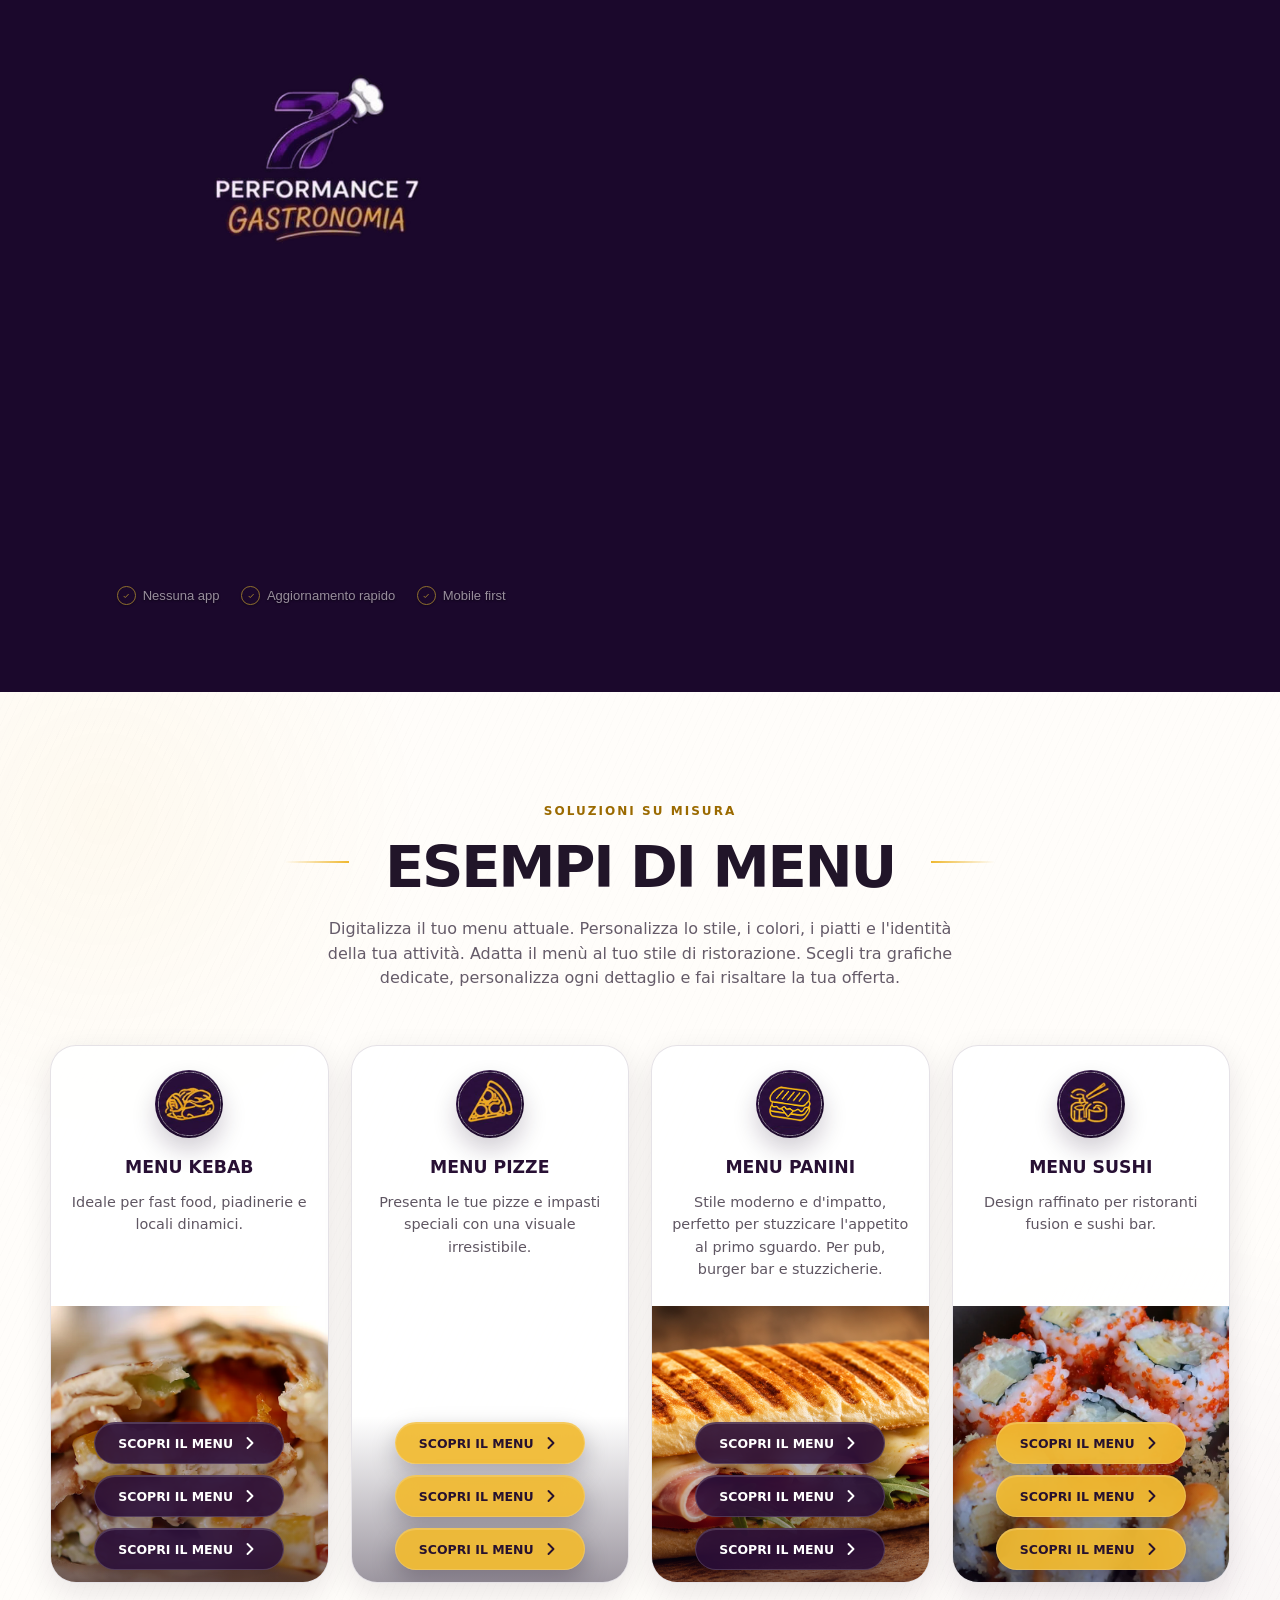
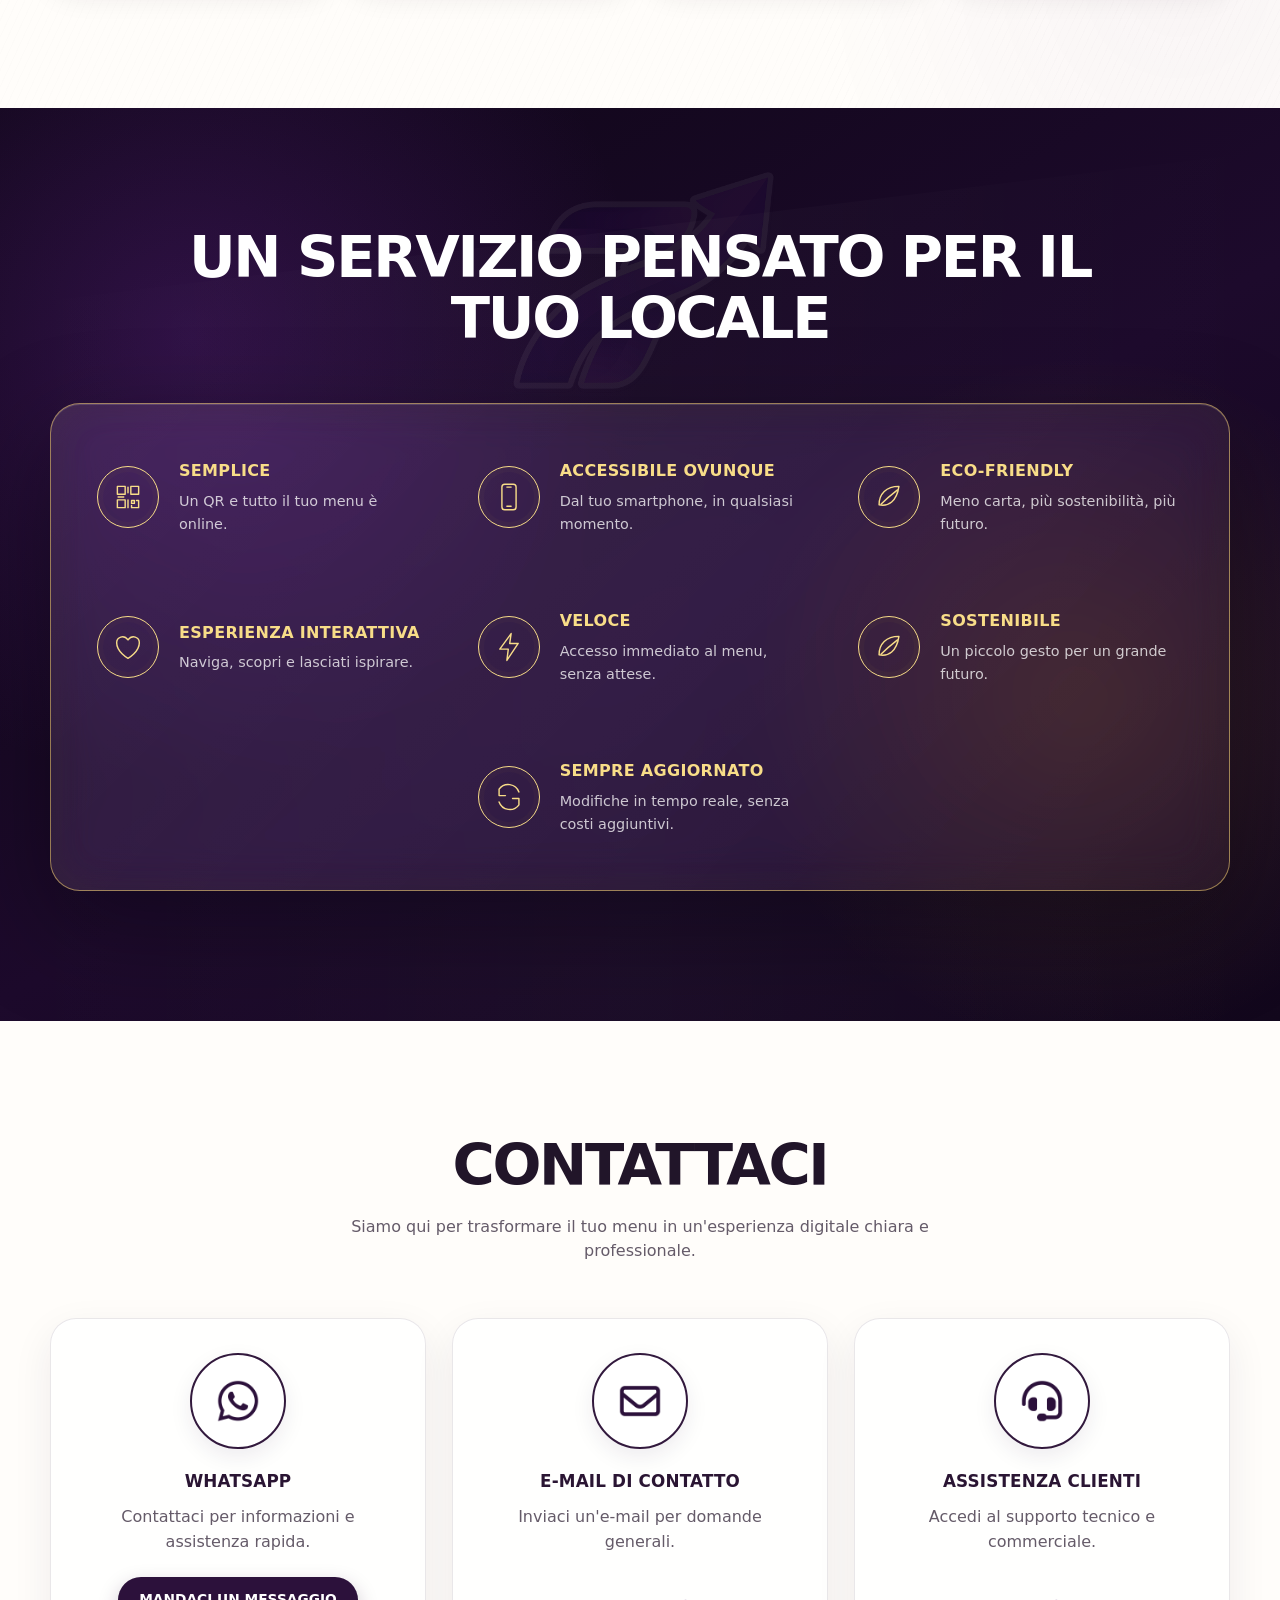
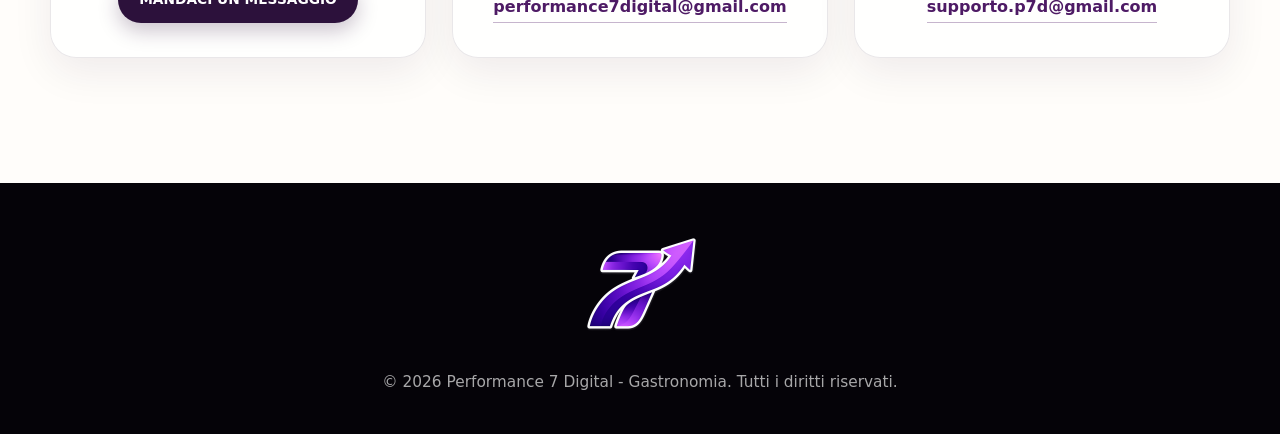
==== projects/gastronomia/index.html @ c2695fbb "Update Gastronomia" ====
<!DOCTYPE html>
<html lang="it">
<head>
  <meta charset="utf-8">
  <meta name="viewport" content="width=device-width, initial-scale=1">
  <meta
    name="description"
    content="Performance 7 Gastronomia: menu digitali con QR per ristoranti, pizzerie, paninoteche e sushi."
  >
  <meta name="theme-color" content="#160820">

  <title>Performance 7 Gastronomia — Menu digitale</title>

  <link rel="icon" href="assets/images/brand/favicon.svg" type="image/svg+xml">
  <link rel="stylesheet" href="assets/css/styles.css">
</head>
<body>
  <main id="main-content">
    <!-- ===================================================================
         Hero
         The desktop and mobile compositions are supplied as separate images.
         =================================================================== -->
    <section
      id="home"
      class="hero"
      aria-label="Presentazione del menu digitale Performance 7 Gastronomia"
    >
      <picture class="hero__picture">
        <source media="(max-width: 700px)" srcset="assets/images/hero/hero-mobile.jpg">
        <img
          class="hero__image"
          src="assets/images/hero/hero-desktop.jpg"
          alt="Un codice QR e uno smartphone mostrano un menu digitale in un ristorante"
          width="1706"
          height="922"
          fetchpriority="high"
          decoding="async"
        >
      </picture>

      <!--
        Independent hero elements. They are intentionally outside the hero
        image so their position and size can be adjusted from CSS.
      -->
      <div class="hero__overlay">
        <img
          class="hero__logo"
          src="assets/images/brand/logo-hero.png"
          alt="Performance 7 Gastronomia"
          width="324"
          height="267"
          decoding="async"
        >

        <ul class="hero__features" aria-label="Caratteristiche principali del servizio">
          <li class="hero-feature">
            <span class="hero-feature__icon" aria-hidden="true">
              <svg viewBox="0 0 24 24">
                <path d="m7 12.5 3.1 3.1L17.5 8"></path>
              </svg>
            </span>
            <span>Nessuna app</span>
          </li>

          <li class="hero-feature">
            <span class="hero-feature__icon" aria-hidden="true">
              <svg viewBox="0 0 24 24">
                <path d="m7 12.5 3.1 3.1L17.5 8"></path>
              </svg>
            </span>
            <span>Aggiornamento rapido</span>
          </li>

          <li class="hero-feature">
            <span class="hero-feature__icon" aria-hidden="true">
              <svg viewBox="0 0 24 24">
                <path d="m7 12.5 3.1 3.1L17.5 8"></path>
              </svg>
            </span>
            <span>Mobile first</span>
          </li>
        </ul>
      </div>
    </section>

    <!-- ===================================================================
         Menu examples
         =================================================================== -->
    <section id="menu" class="menu-section section-light" aria-labelledby="menu-title">
      <div class="section-texture" aria-hidden="true"></div>

      <div class="container">
        <header class="section-heading reveal" data-reveal>
          <p class="section-kicker">Soluzioni su misura</p>
          <h2 id="menu-title">
            <span aria-hidden="true"></span>
            Esempi di menu
            <span aria-hidden="true"></span>
          </h2>
          <p>
            Digitalizza il tuo menu attuale. Personalizza lo stile, i colori,
            i piatti e l'identità della tua attività. Adatta il menù al tuo stile di ristorazione.
             Scegli tra grafiche dedicate, personalizza ogni dettaglio e fai risaltare la tua offerta.
          </p>
        </header>

        <div class="menu-grid">
          <article class="menu-card reveal" data-reveal>
            <div class="menu-card__icon" aria-hidden="true">
              <img
                class="menu-card__icon-image"
                src="assets/images/icons-menu/kebab.png"
                alt=""
              >
            </div>

            <div class="menu-card__copy">
              <h3>Menu Kebab</h3>
              <p>
                Ideale per fast food, piadinerie e locali dinamici.
              </p>
            </div>

            <div class="menu-card__media menu-card__media--kebab">
              <img
                src="assets/images/cards/kebab.webp"
                alt="Piatto kebab con carne e verdure"
                width="1600"
                height="720"
                loading="lazy"
                decoding="async"
              >
            </div>

            <div class="menu-card__actions" aria-label="Esempi del menu kebab">
              <button
                class="menu-card__button"
                type="button"
                data-menu-image="assets/images/demo-menues/menu-kebab.png"
                aria-label="Apri il primo esempio del menu kebab"
              >
                <span>Scopri il menu</span>
                <svg viewBox="0 0 24 24" aria-hidden="true">
                  <path d="m9 6 6 6-6 6"></path>
                </svg>
              </button>

              <button
                class="menu-card__button"
                type="button"
                data-menu-image="assets/images/demo-menues/menu-kebab2.jpeg"
                aria-label="Apri il secondo esempio del menu kebab"
              >
                <span>Scopri il menu</span>
                <svg viewBox="0 0 24 24" aria-hidden="true">
                  <path d="m9 6 6 6-6 6"></path>
                </svg>
              </button>

              <button
                class="menu-card__button"
                type="button"
                data-menu-image="assets/images/demo-menues/menu-kebab3.jpeg"
                aria-label="Apri il terzo esempio del menu kebab"
              >
                <span>Scopri il menu</span>
                <svg viewBox="0 0 24 24" aria-hidden="true">
                  <path d="m9 6 6 6-6 6"></path>
                </svg>
              </button>
            </div>

          </article>

          <article class="menu-card reveal" data-reveal>
            <div class="menu-card__icon" aria-hidden="true">
              <img
                class="menu-card__icon-image"
                src="assets/images/icons-menu/pizza.png"
                alt=""
              >
            </div>

            <div class="menu-card__copy">
              <h3>Menu Pizze</h3>
              <p>
                Presenta le tue pizze e impasti speciali con una visuale irresistibile.
              </p>
            </div>

            <div class="menu-card__media menu-card__media--pizza">
              <img
                src="assets/images/cards/pizza.webp"
                alt="Pizza con pomodoro, mozzarella e basilico"
                width="1600"
                height="720"
                loading="lazy"
                decoding="async"
              >
            </div>

            <div class="menu-card__actions" aria-label="Esempi del menu pizze">
              <button
                class="menu-card__button menu-card__button--gold"
                type="button"
                data-menu-image="assets/images/demo-menues/menu-pizza.png"
                aria-label="Apri il primo esempio del menu pizze"
              >
                <span>Scopri il menu</span>
                <svg viewBox="0 0 24 24" aria-hidden="true">
                  <path d="m9 6 6 6-6 6"></path>
                </svg>
              </button>

              <button
                class="menu-card__button menu-card__button--gold"
                type="button"
                data-menu-image="assets/images/demo-menues/menu-pizza2.jpeg"
                aria-label="Apri il secondo esempio del menu pizze"
              >
                <span>Scopri il menu</span>
                <svg viewBox="0 0 24 24" aria-hidden="true">
                  <path d="m9 6 6 6-6 6"></path>
                </svg>
              </button>

              <button
                class="menu-card__button menu-card__button--gold"
                type="button"
                data-menu-image="assets/images/demo-menues/menu-pizza3.jpeg"
                aria-label="Apri il terzo esempio del menu pizze"
              >
                <span>Scopri il menu</span>
                <svg viewBox="0 0 24 24" aria-hidden="true">
                  <path d="m9 6 6 6-6 6"></path>
                </svg>
              </button>
            </div>
          </article>

          <article class="menu-card reveal" data-reveal>
            <div class="menu-card__icon" aria-hidden="true">
              <img
                class="menu-card__icon-image"
                src="assets/images/icons-menu/panini.png"
                alt=""
              >
            </div>

            <div class="menu-card__copy">
              <h3>Menu Panini</h3>
              <p>
                Stile moderno e d'impatto, perfetto per stuzzicare l'appetito al primo sguardo. Per pub, burger bar e stuzzicherie.
              </p>
            </div>

            <div class="menu-card__media menu-card__media--panini">
              <img
                src="assets/images/cards/panini.png"
                alt="Panino grigliato con prosciutto, formaggio, pomodoro e rucola"
                width="1870"
                height="841"
                loading="lazy"
                decoding="async"
              >
            </div>

            <div class="menu-card__actions" aria-label="Esempi del menu panini">
              <button
                class="menu-card__button"
                type="button"
                data-menu-image="assets/images/demo-menues/menu-panini.png"
                aria-label="Apri il primo esempio del menu panini"
              >
                <span>Scopri il menu</span>
                <svg viewBox="0 0 24 24" aria-hidden="true">
                  <path d="m9 6 6 6-6 6"></path>
                </svg>
              </button>

              <button
                class="menu-card__button"
                type="button"
                data-menu-image="assets/images/demo-menues/menu-panini2.png"
                aria-label="Apri il secondo esempio del menu panini"
              >
                <span>Scopri il menu</span>
                <svg viewBox="0 0 24 24" aria-hidden="true">
                  <path d="m9 6 6 6-6 6"></path>
                </svg>
              </button>

              <button
                class="menu-card__button"
                type="button"
                data-menu-image="assets/images/demo-menues/menu-panini3.png"
                aria-label="Apri il terzo esempio del menu panini"
              >
                <span>Scopri il menu</span>
                <svg viewBox="0 0 24 24" aria-hidden="true">
                  <path d="m9 6 6 6-6 6"></path>
                </svg>
              </button>
            </div>
          </article>

          <article class="menu-card reveal" data-reveal>
            <div class="menu-card__icon" aria-hidden="true">
              <img
                class="menu-card__icon-image"
                src="assets/images/icons-menu/sushi.png"
                alt=""
              >
            </div>

            <div class="menu-card__copy">
              <h3>Menu Sushi</h3>
              <p>
                Design raffinato per ristoranti fusion e sushi bar.
              </p>
            </div>

            <div class="menu-card__media menu-card__media--sushi">
              <img
                src="assets/images/cards/sushi.webp"
                alt="Assortimento di sushi"
                width="1600"
                height="720"
                loading="lazy"
                decoding="async"
              >
            </div>

            <div class="menu-card__actions" aria-label="Esempi del menu sushi">
              <button
                class="menu-card__button menu-card__button--gold"
                type="button"
                data-menu-image="assets/images/demo-menues/menu-sushi.jpeg"
                aria-label="Apri il primo esempio del menu sushi"
              >
                <span>Scopri il menu</span>
                <svg viewBox="0 0 24 24" aria-hidden="true">
                  <path d="m9 6 6 6-6 6"></path>
                </svg>
              </button>

              <button
                class="menu-card__button menu-card__button--gold"
                type="button"
                data-menu-image="assets/images/demo-menues/menu-sushi2.jpeg"
                aria-label="Apri il secondo esempio del menu sushi"
              >
                <span>Scopri il menu</span>
                <svg viewBox="0 0 24 24" aria-hidden="true">
                  <path d="m9 6 6 6-6 6"></path>
                </svg>
              </button>

              <button
                class="menu-card__button menu-card__button--gold"
                type="button"
                data-menu-image="assets/images/demo-menues/menu-sushi3.jpeg"
                aria-label="Apri il terzo esempio del menu sushi"
              >
                <span>Scopri il menu</span>
                <svg viewBox="0 0 24 24" aria-hidden="true">
                  <path d="m9 6 6 6-6 6"></path>
                </svg>
              </button>
            </div>
          </article>
        </div>
      </div>
    </section>

    <!-- ===================================================================
         Benefits
         =================================================================== -->
    <section id="vantaggi" class="benefits-section" aria-labelledby="benefits-title">
      <div class="benefits-ambient" aria-hidden="true"></div>

      <div class="container">
        <header class="section-heading section-heading--dark reveal" data-reveal>
          <h2 id="benefits-title">Un servizio pensato per il tuo locale</h2>
        </header>

        <div class="benefits-grid reveal" data-reveal>
          <article class="benefit-card">
            <div class="benefit-card__icon" aria-hidden="true">
              <svg viewBox="0 0 48 48">
                <path d="M9 9h11v11H9zM28 9h11v11H28zM9 28h11v11H9zM29 29h4v4h-4zM36 29h3v10H29v-3M24 10v8M10 24h8M24 28v11"></path>
              </svg>
            </div>
            <div>
              <h3>Semplice</h3>
              <p>Un QR e tutto il tuo menu è online.</p>
            </div>
          </article>

          <article class="benefit-card">
            <div class="benefit-card__icon" aria-hidden="true">
              <svg viewBox="0 0 48 48">
                <rect x="14" y="6" width="20" height="36" rx="4"></rect>
                <path d="M21 10h6M21 37h6"></path>
              </svg>
            </div>
            <div>
              <h3>Accessibile ovunque</h3>
              <p>Dal tuo smartphone, in qualsiasi momento.</p>
            </div>
          </article>

          <article class="benefit-card">
            <div class="benefit-card__icon" aria-hidden="true">
              <svg viewBox="0 0 48 48">
                <path d="M38 9C20 9 10 20 10 35c13 3 25-5 28-26Z"></path>
                <path d="M13 34c8-8 14-13 23-20"></path>
              </svg>
            </div>
            <div>
              <h3>Eco-friendly</h3>
              <p>Meno carta, più sostenibilità, più futuro.</p>
            </div>
          </article>

          <article class="benefit-card">
            <div class="benefit-card__icon" aria-hidden="true">
              <svg viewBox="0 0 48 48">
                <path d="M24 40S8 31 8 18c0-8 10-12 16-4 6-8 16-4 16 4 0 13-16 22-16 22Z"></path>
              </svg>
            </div>
            <div>
              <h3>Esperienza interattiva</h3>
              <p>Naviga, scopri e lasciati ispirare.</p>
            </div>
          </article>

          <article class="benefit-card">
            <div class="benefit-card__icon" aria-hidden="true">
              <svg viewBox="0 0 48 48">
                <path d="M27 5 11 27h12l-2 16 16-24H25z"></path>
              </svg>
            </div>
            <div>
              <h3>Veloce</h3>
              <p>Accesso immediato al menu, senza attese.</p>
            </div>
          </article>

          <article class="benefit-card">
            <div class="benefit-card__icon" aria-hidden="true">
              <svg viewBox="0 0 48 48">
                <path d="M38 9C20 9 10 20 10 35c13 3 25-5 28-26Z"></path>
                <path d="M13 34c8-8 14-13 23-20"></path>
              </svg>
            </div>
            <div>
              <h3>Sostenibile</h3>
              <p>Un piccolo gesto per un grande futuro.</p>
            </div>
          </article>

          <article class="benefit-card benefit-card--wide">
            <div class="benefit-card__icon" aria-hidden="true">
              <svg viewBox="0 0 48 48">
                <path d="M38 17A16 16 0 0 0 10 13M10 13v9h9M10 31a16 16 0 0 0 28 4M38 35v-9h-9"></path>
              </svg>
            </div>
            <div>
              <h3>Sempre aggiornato</h3>
              <p>Modifiche in tempo reale, senza costi aggiuntivi.</p>
            </div>
          </article>
        </div>
      </div>
    </section>

    <!-- ===================================================================
         Contact
         =================================================================== -->
    <section id="contatti" class="contact-section section-light" aria-labelledby="contact-title">
      <div class="container">
        <header class="section-heading reveal" data-reveal>
          <h2 id="contact-title">Contattaci</h2>
          <p>
            Siamo qui per trasformare il tuo menu in un'esperienza digitale
            chiara e professionale.
          </p>
        </header>

        <div class="contact-grid">
          <!-- WhatsApp -->
          <article class="contact-card reveal" data-reveal>
            <div class="contact-card__icon" aria-hidden="true">
              <img
                class="contact-card__icon-image"
                src="assets/images/icons-contact/icon-whatsapp.png"
                alt=""
                loading="lazy"
                decoding="async"
              >
            </div>

            <h3>WhatsApp</h3>

            <p>
              Contattaci per informazioni e assistenza rapida.
            </p>

            <a
              class="contact-card__action contact-card__action--button"
              href="https://wa.me/390000000000"
              target="_blank"
              rel="noopener noreferrer"
              data-magnetic
            >
              Mandaci un messaggio
            </a>
          </article>

          <!-- General contact email -->
          <article class="contact-card reveal" data-reveal>
            <div class="contact-card__icon" aria-hidden="true">
              <img
                class="contact-card__icon-image"
                src="assets/images/icons-contact/icon-email.png"
                alt=""
                loading="lazy"
                decoding="async"
              >
            </div>

            <h3>E-mail di contatto</h3>

            <p>
              Inviaci un'e-mail per domande generali.
            </p>

            <a
              class="contact-card__action contact-card__action--link"
              href="mailto:performance7digital@gmail.com"
            >
              performance7digital@gmail.com
            </a>
          </article>

          <!-- Customer support -->
          <article class="contact-card reveal" data-reveal>
            <div class="contact-card__icon" aria-hidden="true">
              <img
                class="contact-card__icon-image"
                src="assets/images/icons-contact/icon-support.png"
                alt=""
                loading="lazy"
                decoding="async"
              >
            </div>

            <h3>Assistenza clienti</h3>

            <p>
              Accedi al supporto tecnico e commerciale.
            </p>

            <a
              class="contact-card__action contact-card__action--link"
              href="mailto:supporto.p7d@gmail.com"
            >
              supporto.p7d@gmail.com
            </a>
          </article>
        </div>

      </div>
    </section>
  </main>

  <!-- =====================================================================
       Footer
       ===================================================================== -->
  <footer class="site-footer">
    <div class="container site-footer__content">
      <img
        class="site-footer__logo"
        src="assets/images/brand/logo-footer.png"
        alt="Performance 7 Gastronomia"
        width="1024"
        height="1024"
        loading="lazy"
        decoding="async"
      >

      <p class="site-footer__copyright">
        © <span data-current-year>2026</span> Performance 7 Digital - Gastronomia.
        Tutti i diritti riservati.
      </p>
    </div>
  </footer>

  <script src="assets/js/app.js" defer></script>
</body>
</html>
---- projects/gastronomia/assets/css/styles.css ----
/* ========================================================================== 
   Performance 7 Gastronomia
   Main stylesheet

   Structure:
   01. Design tokens
   02. Base and reset
   03. Shared layout and typography
   04. Hero
   05. Menu examples
   06. Benefits
   07. Contact
   08. Footer
   09. Motion and accessibility
   10. Responsive rules
   ========================================================================== */

/* ========================================================================== 
   01. Design tokens
   ========================================================================== */

:root {
  --color-text: #211529;
  --color-text-muted: #655b69;
  --color-gold: #efb82f;
  --color-gold-light: #f8dd88;
  --color-cream: #fffaf2;
  --color-white: #ffffff;
  --color-border: rgba(47, 23, 59, 0.12);

  --shadow-card: 0 10px 30px rgba(36, 17, 41, 0.1);
  --shadow-card-hover: 0 26px 65px rgba(45, 22, 54, 0.18);

  --container-width: 1180px;

  --transition-easing: cubic-bezier(0.2, 0.75, 0.25, 1);
}

/* ========================================================================== 
   02. Base and reset
   ========================================================================== */

*,
*::before,
*::after {
  box-sizing: border-box;
}

body {
  margin: 0;
  overflow-x: hidden;
  color: var(--color-text);
  background: var(--color-cream);
  font-family: Inter, ui-sans-serif, system-ui, -apple-system, BlinkMacSystemFont,
    "Segoe UI", sans-serif;
  line-height: 1.55;
}

img,
svg {
  display: block;
}

img {
  max-width: 100%;
}

a {
  color: inherit;
  text-decoration: none;
}

button {
  color: inherit;
  font: inherit;
}

:focus-visible {
  outline: 3px solid rgba(239, 184, 47, 0.82);
  outline-offset: 3px;
}

/* ========================================================================== 
   03. Shared layout and typography
   ========================================================================== */

.container {
  width: min(calc(100% - 40px), var(--container-width));
  margin-inline: auto;
}

.section-light {
  position: relative;
  background: #fffdfa;
}

.section-texture {
  position: absolute;
  inset: 0;
  opacity: 0.5;
  pointer-events: none;
  background:
    radial-gradient(circle at 8% 12%, rgba(239, 184, 47, 0.1), transparent 22%),
    radial-gradient(circle at 92% 88%, rgba(92, 31, 135, 0.07), transparent 25%),
    repeating-linear-gradient(
      115deg,
      rgba(45, 23, 55, 0.018) 0 1px,
      transparent 1px 7px
    );
}

.section-heading {
  position: relative;
  max-width: 920px;
  margin: 0 auto 54px;
  text-align: center;
}

.section-kicker {
  margin: 0 0 18px;
  color: #9b6a00;
  font-size: 0.75rem;
  font-weight: 800;
  letter-spacing: 0.17em;
  text-transform: uppercase;
}

.section-heading h2 {
  margin: 0;
  color: var(--color-text);
  font-size: clamp(2.2rem, 4.5vw, 4.1rem);
  line-height: 1.05;
  letter-spacing: -0.04em;
  text-transform: uppercase;
}

.section-heading h2 span {
  display: inline-block;
  width: clamp(28px, 5vw, 70px);
  height: 2px;
  margin: 0 18px 0.35em;
  vertical-align: middle;
  background: linear-gradient(90deg, transparent, var(--color-gold));
}

.section-heading h2 span:last-child {
  background: linear-gradient(90deg, var(--color-gold), transparent);
}

.section-heading > p:last-child {
  max-width: 650px;
  margin: 18px auto 0;
  color: var(--color-text-muted);
}

.section-heading--dark h2 {
  color: var(--color-white);
}

.menu-card__button svg {
  width: 20px;
  height: 20px;
  fill: none;
  stroke: currentColor;
  stroke-width: 2.3;
  stroke-linecap: round;
  stroke-linejoin: round;
  transition: transform 0.25s;
}

.menu-card__button:hover svg {
  transform: translateX(4px);
}

/* ========================================================================== 
   04. Hero
   ========================================================================== */

.hero {
  /*
   * Desktop placement controls for the independent logo and feature row.
   * These percentages are relative to the complete hero image.
   */
  --hero-logo-left: 15.95%;
  --hero-logo-top: 9.55%;
  --hero-logo-width: 17.49%;
  --hero-features-left: 9.15%;
  --hero-features-bottom: 12.55%;

  position: relative;
  width: 100%;
  margin: 0;
  overflow: hidden;
  background: #1b082c;
  isolation: isolate;
}

.hero__picture,
.hero__image {
  display: block;
  width: 100%;
}

.hero__image {
  height: auto;
  object-fit: contain;
  object-position: center top;
  user-select: none;
  -webkit-user-drag: none;
}

/*
 * The overlay occupies exactly the same area as the responsive hero image.
 * It does not intercept pointer input and contains only visual information.
 */
.hero__overlay {
  position: absolute;
  inset: 0;
  z-index: 2;
  pointer-events: none;
}

.hero__logo {
  position: absolute;
  top: var(--hero-logo-top);
  left: var(--hero-logo-left);
  width: var(--hero-logo-width);
  height: auto;
  object-fit: contain;
  user-select: none;
  -webkit-user-drag: none;
}

.hero__features {
  position: absolute;
  bottom: var(--hero-features-bottom);
  left: var(--hero-features-left);
  display: flex;
  align-items: center;
  gap: clamp(15px, 1.7vw, 28px);
  margin: 0;
  padding: 0;
  color: rgba(190, 181, 191, 0.78);
  font-family: Arial, Helvetica, sans-serif;
  font-size: clamp(10px, 1.02vw, 16px);
  font-weight: 400;
  line-height: 1;
  list-style: none;
  white-space: nowrap;
  text-shadow: 0 1px 2px rgba(4, 0, 8, 0.55);
}

.hero-feature {
  display: inline-flex;
  align-items: center;
  gap: clamp(5px, 0.55vw, 9px);
}

.hero-feature__icon {
  display: grid;
  flex: 0 0 auto;
  place-items: center;
  width: clamp(15px, 1.45vw, 23px);
  height: clamp(15px, 1.45vw, 23px);
  border: 1.4px solid rgba(171, 137, 46, 0.8);
  border-radius: 50%;
  color: rgba(181, 145, 48, 0.9);
  box-shadow: 0 1px 2px rgba(3, 0, 7, 0.34);
}

.hero-feature__icon svg {
  width: 61%;
  height: 61%;
  fill: none;
  stroke: currentColor;
  stroke-width: 2.2;
  stroke-linecap: round;
  stroke-linejoin: round;
}

/* ========================================================================== 
   05. Menu examples
   ========================================================================== */

.menu-section {
  padding: 110px 0 125px;
  overflow: hidden;
}

.menu-grid {
  display: grid;
  grid-template-columns: repeat(4, minmax(0, 1fr));
  gap: 22px;
}

.menu-card {
  position: relative;
  display: flex;
  flex-direction: column;
  min-width: 0;
  padding: 24px 18px 18px;
  overflow: hidden;
  border: 1px solid var(--color-border);
  border-radius: 26px;
  background: rgba(255, 255, 255, 0.86);
  box-shadow: var(--shadow-card);
  transition:
    transform 0.35s var(--transition-easing),
    box-shadow 0.35s,
    border-color 0.35s;
}

.menu-card::before {
  position: absolute;
  inset: 0 0 auto;
  height: 90px;
  content: "";
  opacity: 0;
  background: radial-gradient(
    circle at 50% 0%,
    rgba(239, 184, 47, 0.1),
    transparent 70%
  );
  transition: opacity 0.35s;
}

.menu-card:hover,
.menu-card:focus-within {
  border-color: rgba(239, 184, 47, 0.55);
  box-shadow: var(--shadow-card-hover);
  transform: translateY(-10px);
}

.menu-card:hover::before,
.menu-card:focus-within::before {
  opacity: 1;
}

.menu-card__icon {
  position: relative;
  z-index: 1;
  display: grid;
  place-items: center;
  width: 68px;
  height: 68px;
  margin: 0 auto 16px;
  overflow: hidden;
  border-radius: 50%;
  background: linear-gradient(145deg, #2a0c40, #170823);
  box-shadow:
    0 12px 25px rgba(31, 8, 45, 0.2),
    inset 0 1px 0 rgba(255, 255, 255, 0.12);
  transition:
    transform 0.35s var(--transition-easing),
    box-shadow 0.35s;
}

/* All presentational dimensions for menu icons are intentionally kept here,
   not in the HTML markup. */
.menu-card__icon-image {
  width: 64px;
  height: 64px;
  object-fit: contain;
}

.menu-card:hover .menu-card__icon,
.menu-card:focus-within .menu-card__icon {
  box-shadow:
    0 16px 30px rgba(31, 8, 45, 0.28),
    0 0 28px rgba(239, 184, 47, 0.18);
  transform: translateY(-4px) rotate(-3deg) scale(1.05);
}

.menu-card__copy {
  min-height: 142px;
  text-align: center;
}

.menu-card__copy h3 {
  margin: 0;
  color: #281034;
  font-size: 1.08rem;
  text-transform: uppercase;
}

.menu-card__copy p {
  margin: 10px 0 0;
  color: #5f5662;
  font-size: 0.9rem;
}

.menu-card__media {
  position: relative;
  height: 276px;
  margin: 10px -18px -18px;
  overflow: hidden;
}

.menu-card__media::after {
  position: absolute;
  inset: 0;
  content: "";
  pointer-events: none;
  background: linear-gradient(to top, rgba(20, 6, 29, 0.42), transparent 60%);
}

.menu-card__media img {
  display: block;
  width: 100%;
  height: 100%;
  object-fit: cover;
  object-position: center;
  transform: scale(1.03);
  transition:
    transform 0.65s var(--transition-easing),
    filter 0.65s;
}

/* Ajustes de encuadre independientes para cada fotografía. */
.menu-card__media--kebab img {
  object-position: center 52%;
}

.menu-card__media--pizza img {
  object-position: center;
}

.menu-card__media--panini img {
  object-position: center 48%;
}

.menu-card__media--sushi img {
  object-position: center;
}

.menu-card:hover .menu-card__media img,
.menu-card:focus-within .menu-card__media img {
  filter: saturate(1.08);
  transform: scale(1.12);
}

.menu-card__actions {
  position: absolute;
  right: 18px;
  bottom: 12px;
  left: 18px;
  z-index: 3;
  display: flex;
  flex-direction: column;
  align-items: center;
  gap: 11px;
}

.menu-card__button {
  display: inline-flex;
  align-items: center;
  justify-content: center;
  width: min(100%, 190px);
  min-height: 42px;
  gap: 7px;
  padding: 10px 15px;
  border: 1px solid rgba(255, 255, 255, 0.16);
  border-radius: 999px;
  color: var(--color-white);
  background: rgba(40, 13, 58, 0.88);
  box-shadow:
    0 10px 24px rgba(15, 3, 23, 0.26),
    inset 0 1px 0 rgba(255, 255, 255, 0.16);
  font-size: 0.78rem;
  font-weight: 800;
  text-transform: uppercase;
  cursor: pointer;
  backdrop-filter: blur(12px);
  transition:
    transform 0.25s,
    box-shadow 0.25s,
    background 0.25s;
}

.menu-card__button:hover {
  box-shadow: 0 14px 28px rgba(15, 3, 23, 0.34);
  transform: translateY(-3px);
}

.menu-card__button:focus-visible {
  outline: 3px solid rgba(255, 255, 255, 0.95);
  outline-offset: 2px;
}

.menu-card__button--gold {
  color: #26112f;
  background: rgba(241, 187, 49, 0.93);
}

/* ========================================================================== 
   06. Benefits
   ========================================================================== */

.benefits-section {
  position: relative;
  padding: 120px 0 130px;
  overflow: hidden;
  color: var(--color-white);
  background: linear-gradient(150deg, #0e0616, #1d0a2c 54%, #12071c);
}

.benefits-section::before {
  position: absolute;
  inset: 0;
  content: "";
  background:
    radial-gradient(circle at 15% 25%, rgba(121, 43, 173, 0.28), transparent 35%),
    radial-gradient(circle at 85% 65%, rgba(239, 184, 47, 0.13), transparent 28%);
}

.benefits-ambient {
  position: absolute;
  inset: 0;
  pointer-events: none;
  background: linear-gradient(
    90deg,
    transparent,
    rgba(255, 255, 255, 0.025),
    transparent
  );
  transform: skewY(-7deg) translateY(120px);
}

.benefits-section .container {
  position: relative;
  z-index: 1;
}

/* --------------------------------------------------------------------------
   Benefits heading watermark
   -------------------------------------------------------------------------- */

.benefits-section .section-heading {
  isolation: isolate;
}

.benefits-section .section-heading::before {
  position: absolute;
  top: 50%;
  left: 50%;
  z-index: 0;

  width: clamp(230px, 24vw, 340px);
  aspect-ratio: 1;

  content: "";
  pointer-events: none;

  background-image: url("../images/brand/logo-footer.png");
  background-repeat: no-repeat;
  background-position: center;
  background-size: contain;

  opacity: 0.055;
  transform: translate(-50%, -50%);
}

.benefits-section .section-heading h2 {
  position: relative;
  z-index: 1;
}









.benefits-grid {
  display: grid;
  grid-template-columns: repeat(3, minmax(0, 1fr));
  gap: 8px;
  padding: 22px;
  border: 1px solid rgba(248, 211, 112, 0.55);
  border-radius: 30px;
  background: linear-gradient(
    135deg,
    rgba(255, 255, 255, 0.1),
    rgba(255, 255, 255, 0.035)
  );
  box-shadow:
    0 35px 100px rgba(3, 0, 7, 0.34),
    inset 0 1px 0 rgba(255, 255, 255, 0.14),
    inset 0 0 55px rgba(239, 184, 47, 0.025);
  backdrop-filter: blur(22px) saturate(135%);
}

.benefit-card {
  display: grid;
  grid-template-columns: 66px minmax(0, 1fr);
  align-items: center;
  min-height: 142px;
  gap: 16px;
  padding: 24px;
  border-radius: 22px;
  transition:
    background 0.3s,
    transform 0.3s var(--transition-easing),
    box-shadow 0.3s;
}

.benefit-card:hover {
  background: rgba(255, 255, 255, 0.065);
  box-shadow: inset 0 1px 0 rgba(255, 255, 255, 0.08);
  transform: translateY(-4px);
}

.benefit-card__icon {
  display: grid;
  place-items: center;
  width: 62px;
  height: 62px;
  border: 1px solid var(--color-gold-light);
  border-radius: 50%;
  color: var(--color-gold-light);
  box-shadow: inset 0 0 0 5px rgba(239, 184, 47, 0.025);
  transition:
    transform 0.35s,
    box-shadow 0.35s,
    background 0.35s;
}

.benefit-card:hover .benefit-card__icon {
  background: rgba(239, 184, 47, 0.07);
  box-shadow:
    0 0 28px rgba(239, 184, 47, 0.16),
    inset 0 0 0 5px rgba(239, 184, 47, 0.04);
  transform: rotate(-4deg) scale(1.06);
}

.benefit-card__icon svg {
  width: 34px;
  height: 34px;
  fill: none;
  stroke: currentColor;
  stroke-width: 2;
  stroke-linecap: round;
  stroke-linejoin: round;
}

.benefit-card h3 {
  margin: 0;
  color: var(--color-gold-light);
  font-size: 1rem;
  letter-spacing: 0.02em;
  text-transform: uppercase;
}

.benefit-card p {
  margin: 6px 0 0;
  color: rgba(255, 255, 255, 0.76);
  font-size: 0.9rem;
}

.benefit-card--wide {
  grid-column: 2 / 3;
}

/* ========================================================================== 
   07. Contact
   ========================================================================== */

.contact-section {
  --contact-purple: #2c113b;
  --contact-purple-border: #32193d;
  --contact-gold: #efb82f;
  --contact-gold-light: #f8dd88;

  padding: 115px 0 125px;
}

/* --------------------------------------------------------------------------
   Contact card grid
   -------------------------------------------------------------------------- */

.contact-grid {
  display: grid;
  grid-template-columns: repeat(3, minmax(0, 1fr));
  gap: 26px;
}

/* --------------------------------------------------------------------------
   Individual contact card
   -------------------------------------------------------------------------- */

.contact-card {
  display: flex;
  flex-direction: column;
  align-items: center;
  min-width: 0;
  min-height: 334px;
  padding: 34px 28px;
  border: 1px solid rgba(42, 20, 50, 0.1);
  border-radius: 26px;
  background: rgba(255, 255, 255, 0.8);
  box-shadow:
    0 14px 40px rgba(41, 20, 48, 0.075),
    inset 0 1px 0 rgba(255, 255, 255, 0.85);
  text-align: center;
  transition:
    transform 0.35s var(--transition-easing),
    border-color 0.35s ease,
    box-shadow 0.35s ease,
    background-color 0.35s ease;
}

.contact-card:hover,
.contact-card:focus-within {
  border-color: rgba(239, 184, 47, 0.58);
  background: rgba(255, 255, 255, 0.94);
  box-shadow:
    0 26px 64px rgba(41, 20, 48, 0.15),
    0 0 0 1px rgba(239, 184, 47, 0.08);
  transform: translateY(-7px);
}

/* --------------------------------------------------------------------------
   Contact icon container
   -------------------------------------------------------------------------- */

.contact-card__icon {
  position: relative;
  isolation: isolate;
  display: grid;
  place-items: center;
  width: 96px;
  height: 96px;
  margin: 0 auto 22px;
  border: 2px solid var(--contact-purple-border);
  border-radius: 50%;
  background: var(--color-white);
  box-shadow:
    0 8px 22px rgba(44, 17, 59, 0.08),
    inset 0 0 0 1px rgba(255, 255, 255, 0.7);
  transition:
    transform 0.35s var(--transition-easing),
    border-color 0.35s ease,
    background-color 0.35s ease,
    box-shadow 0.35s ease;
}

/*
 * Decorative inner ring.
 * It becomes visible when the card is highlighted.
 */
.contact-card__icon::after {
  position: absolute;
  inset: 6px;
  z-index: -1;
  border: 1px solid transparent;
  border-radius: inherit;
  content: "";
  pointer-events: none;
  transition:
    border-color 0.35s ease,
    opacity 0.35s ease;
}

/* --------------------------------------------------------------------------
   Real PNG icon
   -------------------------------------------------------------------------- */

.contact-card__icon-image {
  width: 54px;
  height: 54px;
  object-fit: contain;
  object-position: center;
  transform: translateZ(0);
  transition:
    transform 0.35s var(--transition-easing),
    filter 0.35s ease;
}

/* --------------------------------------------------------------------------
   Highlighted icon state
   -------------------------------------------------------------------------- */

.contact-card:hover .contact-card__icon,
.contact-card:focus-within .contact-card__icon {
  border-color: var(--contact-gold);
  background: var(--contact-purple);
  box-shadow:
    0 0 0 4px rgba(239, 184, 47, 0.14),
    0 14px 30px rgba(44, 17, 59, 0.28),
    inset 0 1px 0 rgba(255, 255, 255, 0.12);
  transform: translateY(-3px) scale(1.045);
}

.contact-card:hover .contact-card__icon::after,
.contact-card:focus-within .contact-card__icon::after {
  border-color: rgba(248, 221, 136, 0.42);
}

/*
 * The original transparent PNG is converted to white.
 * Directional golden shadows create a fine golden outline
 * around the visible shape of the icon.
 */
.contact-card:hover .contact-card__icon-image,
.contact-card:focus-within .contact-card__icon-image {
  opacity: 0.74;

  filter:
    brightness(0)
    invert(1)
    drop-shadow(0.4px 0 0 rgba(239, 184, 47, 0.65))
    drop-shadow(-0.4px 0 0 rgba(239, 184, 47, 0.65))
    drop-shadow(0 0.4px 0 rgba(239, 184, 47, 0.65))
    drop-shadow(0 -0.4px 0 rgba(239, 184, 47, 0.65));

  transform: scale(1.01);
}

/* --------------------------------------------------------------------------
   Contact card text
   -------------------------------------------------------------------------- */

.contact-card h3 {
  margin: 0;
  color: #2a1533;
  font-size: 1.05rem;
  line-height: 1.3;
  letter-spacing: 0.01em;
  text-transform: uppercase;
}

.contact-card p {
  max-width: 300px;
  min-height: 3.1em;
  margin: 12px auto 22px;
  color: var(--color-text-muted);
}

/* --------------------------------------------------------------------------
   Shared contact actions
   -------------------------------------------------------------------------- */

.contact-card__action {
  margin-top: auto;
  font-weight: 800;
  transition:
    color 0.25s ease,
    background-color 0.25s ease,
    border-color 0.25s ease,
    box-shadow 0.25s ease,
    transform 0.25s var(--transition-easing);
}

/* WhatsApp button */

.contact-card__action--button {
  display: inline-flex;
  align-items: center;
  justify-content: center;
  min-height: 46px;
  padding: 11px 20px;
  border: 1px solid transparent;
  border-radius: 999px;
  color: var(--color-white);
  background: var(--contact-purple);
  box-shadow: 0 8px 20px rgba(50, 20, 63, 0.25);
  font-size: 0.86rem;
  line-height: 1.2;
  text-transform: uppercase;
}

.contact-card__action--button:hover,
.contact-card__action--button:focus-visible {
  border-color: var(--contact-gold);
  color: var(--contact-gold-light);
  background: #210b2e;
  box-shadow:
    0 11px 24px rgba(50, 20, 63, 0.3),
    0 0 0 3px rgba(239, 184, 47, 0.1);
  transform: translateY(-2px);
}

/* Email links */

.contact-card__action--link {
  position: relative;
  display: inline-block;
  max-width: 100%;
  padding-bottom: 3px;
  color: #4e1b65;
  overflow-wrap: anywhere;
}

.contact-card__action--link::after {
  position: absolute;
  right: 0;
  bottom: 0;
  left: 0;
  height: 1px;
  content: "";
  background: rgba(78, 27, 101, 0.32);
  transform-origin: center;
  transition:
    height 0.25s ease,
    background-color 0.25s ease,
    transform 0.25s ease;
}

.contact-card__action--link:hover,
.contact-card__action--link:focus-visible {
  color: var(--contact-purple);
}

.contact-card__action--link:hover::after,
.contact-card__action--link:focus-visible::after {
  height: 2px;
  background: var(--contact-gold);
  transform: scaleX(0.92);
}

/* ========================================================================== 
   08. Footer
   ========================================================================== */

.site-footer {
  width: 100%;
  padding: 40px 20px;
  color: var(--color-white);
  background: #050308;
}

.site-footer__content {
  display: flex;
  flex-direction: column;
  align-items: center;
  justify-content: center;
  text-align: center;
}

.site-footer__logo {
  width: 128px;
  height: 128px;
  margin: 0 auto 20px;
  object-fit: contain;
}

.site-footer__copyright {
  margin: 0;
  color: rgba(255, 255, 255, 0.65);
  font-size: clamp(0.85rem, 1.2vw, 1rem);
  line-height: 1.5;
}

/* ========================================================================== 
   09. Motion and accessibility
   ========================================================================== */

.reveal {
  opacity: 0;
  transform: translateY(22px);
  transition:
    opacity 0.75s var(--transition-easing),
    transform 0.75s var(--transition-easing);
}

.reveal.is-visible {
  opacity: 1;
  transform: none;
}

.menu-card.reveal:nth-child(2),
.contact-card.reveal:nth-child(2) {
  transition-delay: 0.08s;
}

.menu-card.reveal:nth-child(3),
.contact-card.reveal:nth-child(3) {
  transition-delay: 0.16s;
}

.menu-card.reveal:nth-child(4) {
  transition-delay: 0.24s;
}

/* ========================================================================== 
   10. Responsive rules
   All breakpoints are intentionally grouped at the end of the stylesheet.
   ========================================================================== */

/* --------------------------------------------------------------------------
   Tablets and small desktop screens
   -------------------------------------------------------------------------- */
@media (max-width: 1040px) {
  .menu-grid {
    grid-template-columns: repeat(2, minmax(0, 1fr));
  }

  /* Las tarjetas son más anchas en tablet: aumentamos la altura visible
     para evitar una franja demasiado estrecha y aprovechar las fotografías
     de 1600 × 720 px. */
  .menu-card__media {
    height: clamp(270px, 32vw, 310px);
  }

  .benefits-grid {
    grid-template-columns: repeat(2, minmax(0, 1fr));
  }

  .benefit-card--wide {
    grid-column: 1 / -1;
    width: calc(50% - 4px);
    justify-self:left;
  }
}

/* --------------------------------------------------------------------------
   Tablets and mobile screens
   -------------------------------------------------------------------------- */
@media (max-width: 760px) {
  .hero {
    --hero-logo-left: 50%;
    --hero-logo-top: 6.28%;
    --hero-logo-width: 36%;
  }

  .hero__logo {
    transform: translateX(-50%);
  }

  .hero__features {
    top: 2.1%;
    right: 2.1%;
    bottom: auto;
    left: 2.1%;
    justify-content: space-between;
    gap: 8px;
    font-size: clamp(9px, 3vw, 22px);
  }

  .hero-feature {
    gap: clamp(4px, 1.2vw, 7px);
  }

  .hero-feature__icon {
    width: clamp(14px, 4.4vw, 32px);
    height: clamp(14px, 4.4vw, 32px);
  }

  .container {
    width: min(calc(100% - 28px), var(--container-width));
  }

  .menu-section,
  .benefits-section,
  .contact-section {
    padding-block: 86px;
  }

  .section-heading {
    margin-bottom: 38px;
  }



  .benefits-section .section-heading::before {
  top: 48%;
  width: clamp(175px, 52vw, 230px);
  opacity: 0.05;
  }



  .section-heading h2 span {
    display: none;
  }

  .menu-grid,
  .benefits-grid,
  .contact-grid {
    grid-template-columns: 1fr;
  }

  /* En una sola columna la tarjeta ocupa casi todo el ancho.
     Esta altura mantiene una proporción visual equilibrada entre
     471 y 760 px sin deformar ni pixelar la fotografía. */
  .menu-card__media {
    height: clamp(280px, 45vw, 330px);
  }

  .benefits-grid {
    padding: 12px;
  }

  .benefit-card {
    min-height: auto;
  }

  .benefit-card--wide {
    grid-column: auto;
    width: auto;
  }

  .contact-card {
    min-height: 0;
    padding: 30px 22px;
  }

  .contact-card__icon {
    width: 88px;
    height: 88px;
    margin-bottom: 20px;
  }

  .contact-card__icon-image {
    width: 50px;
    height: 50px;
  }

  .contact-card p {
    min-height: 0;
  }

  .site-footer {
    padding: 32px 16px;
  }

  .site-footer__logo {
    width: 112px;
    height: 112px;
    margin-bottom: 16px;
  }

  .site-footer__copyright {
    max-width: 360px;
    font-size: 0.85rem;
  }

}


/* Corrección del logo cuando todavía se utiliza el hero de escritorio */
@media (min-width: 701px) and (max-width: 760px) {
  .hero {
    --hero-logo-left: 15.95%;
    --hero-logo-top: 9.55%;
    --hero-logo-width: 17.49%;
  }

  .hero__logo {
    transform: none;
  }
}

/* --------------------------------------------------------------------------
   Small mobile screens
   -------------------------------------------------------------------------- */
@media (max-width: 470px) {
  .hero__features {
    right: 1.4%;
    left: 1.4%;
    gap: 4px;
    font-size: clamp(8px, 3vw, 14px);
  }

  .hero-feature__icon {
    width: clamp(13px, 4.4vw, 21px);
    height: clamp(13px, 4.4vw, 21px);
  }

  .menu-grid {
    gap: 18px;
  }

  .menu-card__media {
    height: clamp(250px, 72vw, 300px);
  }

  .menu-card__copy {
    min-height: 118px;
  }

  .benefit-card {
    grid-template-columns: 54px minmax(0, 1fr);
    padding: 18px 12px;
  }

  .benefit-card__icon {
    width: 52px;
    height: 52px;
  }

  .contact-card {
    padding: 28px 18px;
    border-radius: 22px;
  }

  .contact-card__action--button {
    width: 100%;
    max-width: 270px;
  }

  .contact-card__action--link {
    font-size: 0.93rem;
  }

}

/* --------------------------------------------------------------------------
   Reduced motion preference
   -------------------------------------------------------------------------- */
@media (prefers-reduced-motion: reduce) {

  *,
  *::before,
  *::after {
    animation-duration: 0.01ms !important;
    animation-iteration-count: 1 !important;
    transition-duration: 0.01ms !important;
  }

  .reveal {
    opacity: 1;
    transform: none;
  }
}
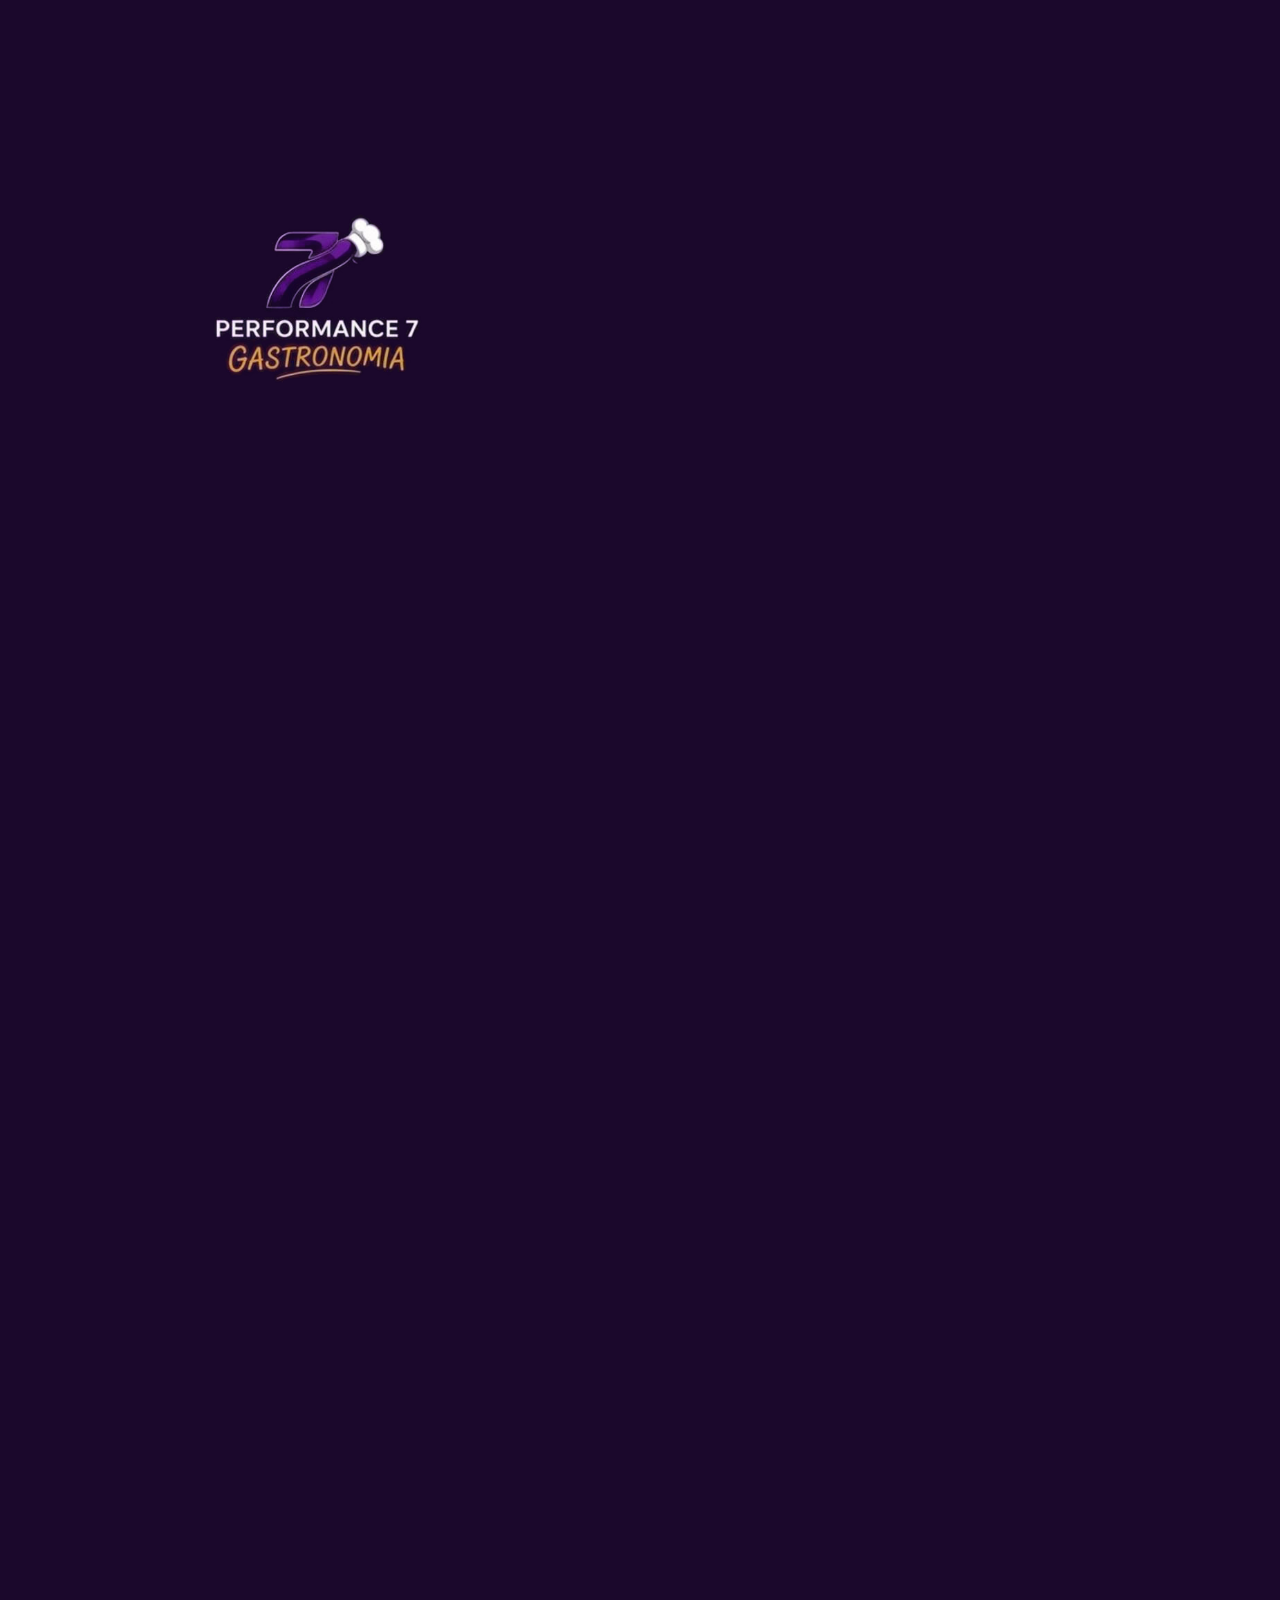
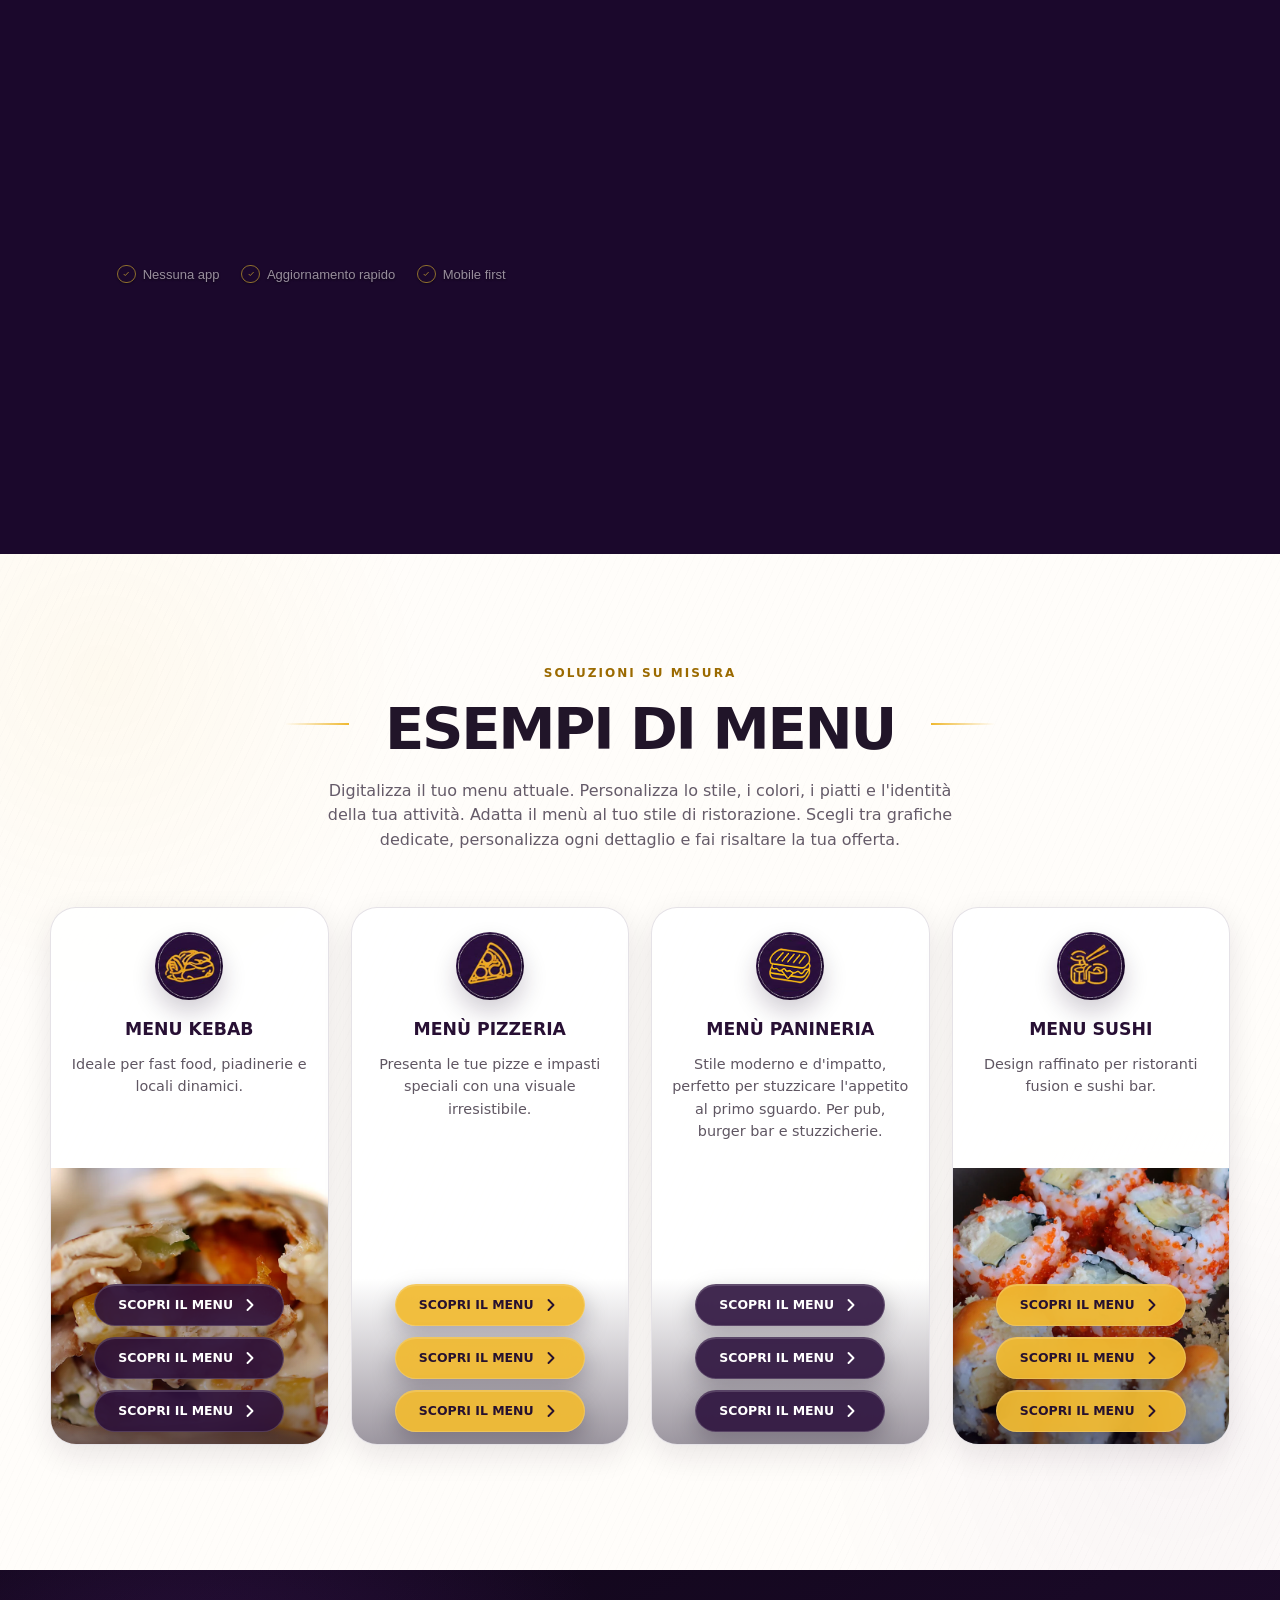
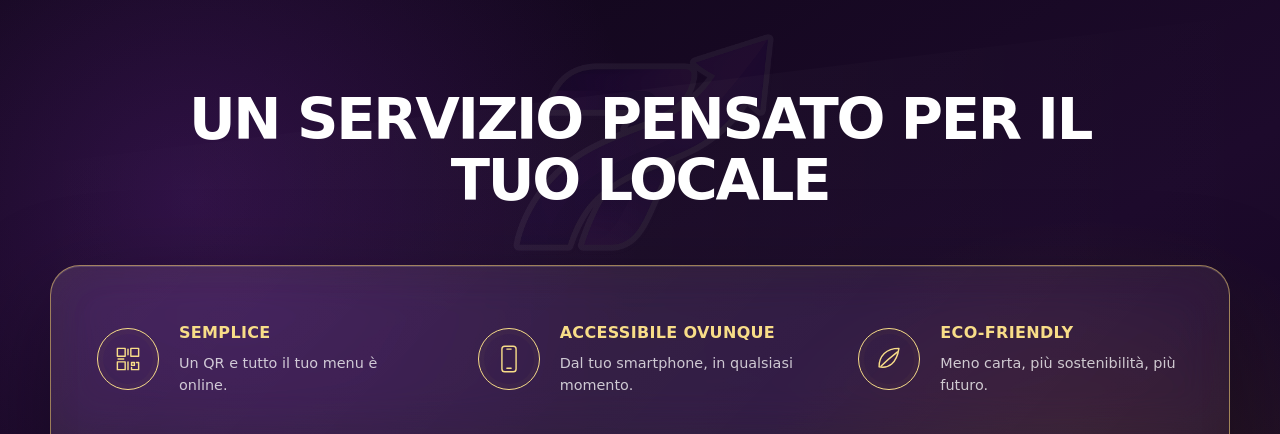
==== commit 6e411f59: "Update Gastronomia Name Menu" ====
--- a/projects/gastronomia/index.html
+++ b/projects/gastronomia/index.html
@@ -182,7 +182,7 @@
             </div>
 
             <div class="menu-card__copy">
-              <h3>Menu Pizze</h3>
+              <h3>Menù Pizzeria</h3>
               <p>
                 Presenta le tue pizze e impasti speciali con una visuale irresistibile.
               </p>
@@ -248,7 +248,7 @@
             </div>
 
             <div class="menu-card__copy">
-              <h3>Menu Panini</h3>
+              <h3>Menù Panineria</h3>
               <p>
                 Stile moderno e d'impatto, perfetto per stuzzicare l'appetito al primo sguardo. Per pub, burger bar e stuzzicherie.
               </p>
